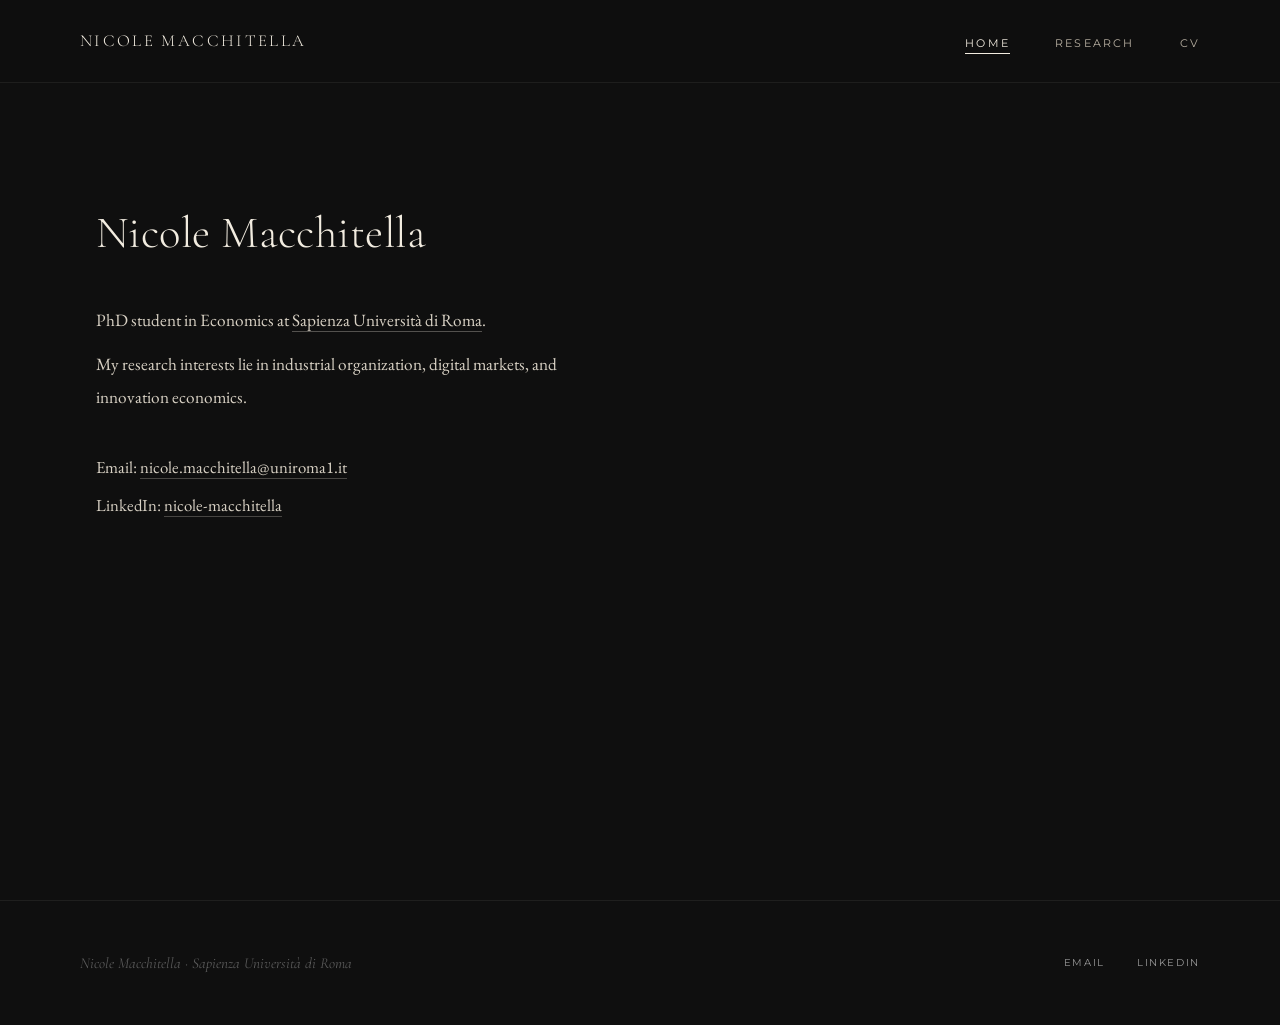
==== index.html @ 03903bad "Add files via upload" ====
<!DOCTYPE html>
<html lang="en">
<head>
  <meta charset="UTF-8"/>
  <meta name="viewport" content="width=device-width, initial-scale=1.0"/>
  <title>Nicole Macchitella</title>
  <link href="https://fonts.googleapis.com/css2?family=EB+Garamond:ital,wght@0,400;0,500;1,400&family=Cormorant+Garamond:ital,wght@0,300;0,400;1,300;1,400&family=Montserrat:wght@300;400;500&display=swap" rel="stylesheet"/>
  <link rel="stylesheet" href="style.css"/>
</head>
<body>

  <nav>
    <a class="nav-name" href="index.html">Nicole Macchitella</a>
    <ul class="nav-links">
      <li><a href="index.html" class="active">Home</a></li>
      <li><a href="research.html">Research</a></li>
      <li><a href="cv.html">CV</a></li>
    </ul>
  </nav>

  <div class="page">
    <div class="simple-hero">

      <h1 class="simple-name">Nicole Macchitella</h1>

      <p class="simple-bio">
        PhD student in Economics at <a href="https://www.uniroma1.it/" target="_blank">Sapienza Università di Roma</a>.
      </p>

      <p class="simple-bio">
        My research interests lie in industrial organization, digital markets, and innovation economics.
      </p>

      <div class="simple-contact">
        <p>Email: <a href="mailto:nicole.macchitella@uniroma1.it">nicole.macchitella@uniroma1.it</a></p>
        <p>LinkedIn: <a href="https://www.linkedin.com/in/nicole-macchitella/" target="_blank">nicole-macchitella</a></p>
      </div>

    </div>
  </div>

  <footer>
    <p class="footer-copy">Nicole Macchitella · Sapienza Università di Roma</p>
    <div class="footer-links">
      <a class="footer-link" href="mailto:nicole.macchitella@uniroma1.it">Email</a>
      <a class="footer-link" href="https://www.linkedin.com/in/nicole-macchitella/" target="_blank">LinkedIn</a>
    </div>
  </footer>

</body>
</html>
---- style.css ----
*, *::before, *::after { box-sizing: border-box; margin: 0; padding: 0; }

:root {
  --black: #0f0f0f;
  --dark: #161616;
  --mid: #2a2a2a;
  --grey: #5a5a5a;
  --light-grey: #999;
  --ivory: #f2ece0;
  --ivory-dim: #d8d1c4;
  --ivory-faint: #b8b0a2;
  --white: #faf8f4;
}

html { scroll-behavior: smooth; }

body {
  background: var(--black);
  color: var(--ivory-dim);
  font-family: 'EB Garamond', serif;
  font-size: 20px;
  line-height: 1.85;
  min-height: 100vh;
}

/* ── NAV ── */
nav {
  position: fixed;
  top: 0; left: 0; right: 0;
  z-index: 100;
  display: flex;
  justify-content: space-between;
  align-items: center;
  padding: 1.4rem 5rem;
  background: rgba(15,15,15,0.95);
  backdrop-filter: blur(14px);
  border-bottom: 1px solid rgba(242,236,224,0.07);
}

.nav-name {
  font-family: 'Cormorant Garamond', serif;
  font-weight: 300;
  font-size: 1.05rem;
  letter-spacing: 0.14em;
  text-transform: uppercase;
  color: var(--ivory);
  text-decoration: none;
}

.nav-links {
  display: flex;
  gap: 2.8rem;
  list-style: none;
}

.nav-links a {
  font-family: 'Montserrat', sans-serif;
  font-weight: 400;
  font-size: 0.7rem;
  letter-spacing: 0.2em;
  text-transform: uppercase;
  color: var(--ivory-faint);
  text-decoration: none;
  transition: color 0.25s;
  position: relative;
}

.nav-links a::after {
  content: '';
  position: absolute;
  bottom: -4px; left: 0;
  width: 0; height: 1px;
  background: var(--ivory);
  transition: width 0.3s;
}

.nav-links a:hover,
.nav-links a.active { color: var(--ivory); }
.nav-links a:hover::after,
.nav-links a.active::after { width: 100%; }

/* ── PAGE WRAPPER ── */
.page {
  padding-top: 80px;
  min-height: 100vh;
}

/* ── SIMPLE LAYOUT ── */
.simple-hero {
  max-width: 680px;
  padding: 7rem 6rem 6rem;
  animation: fadeUp 0.8s ease both;
}

.simple-name {
  font-family: 'Cormorant Garamond', serif;
  font-size: clamp(2rem, 3.5vw, 2.8rem);
  font-weight: 300;
  color: var(--ivory);
  margin-bottom: 1.8rem;
  letter-spacing: 0.01em;
}

.simple-bio {
  font-size: 1.08rem;
  color: var(--ivory-dim);
  line-height: 1.9;
  margin-bottom: 0.7rem;
}

.simple-bio a {
  color: var(--ivory-dim);
  text-decoration: none;
  border-bottom: 1px solid rgba(242,236,224,0.3);
  transition: color 0.25s, border-color 0.25s;
}
.simple-bio a:hover { color: var(--ivory); border-color: var(--ivory); }

.simple-contact {
  margin-top: 2.4rem;
  display: flex;
  flex-direction: column;
  gap: 0.45rem;
  font-size: 1.05rem;
  color: var(--ivory-dim);
}

.simple-contact a {
  color: var(--ivory-dim);
  text-decoration: none;
  border-bottom: 1px solid rgba(242,236,224,0.25);
  transition: color 0.25s, border-color 0.25s;
}
.simple-contact a:hover { color: var(--ivory); border-color: var(--ivory); }

/* ── BUTTONS ── */
.btn {
  font-family: 'Montserrat', sans-serif;
  font-size: 0.68rem;
  font-weight: 400;
  letter-spacing: 0.18em;
  text-transform: uppercase;
  text-decoration: none;
  padding: 0.85rem 2rem;
  border: 1px solid;
  transition: all 0.28s;
  display: inline-block;
  cursor: pointer;
}

.btn-primary {
  background: var(--ivory);
  color: var(--black);
  border-color: var(--ivory);
}
.btn-primary:hover { background: transparent; color: var(--ivory); }

.btn-ghost {
  background: transparent;
  color: var(--ivory-dim);
  border-color: rgba(242,236,224,0.28);
}
.btn-ghost:hover { color: var(--ivory); border-color: var(--ivory); }

/* ── RESEARCH ── */
.research-section {
  margin-top: 3rem;
  padding-top: 2.5rem;
  border-top: 1px solid rgba(242,236,224,0.08);
}

.research-section-title {
  font-family: 'Montserrat', sans-serif;
  font-size: 0.65rem;
  letter-spacing: 0.22em;
  text-transform: uppercase;
  color: var(--light-grey);
  margin-bottom: 1.8rem;
  font-weight: 400;
}

.research-entry { margin-bottom: 2rem; }

.research-entry-title {
  font-family: 'Cormorant Garamond', serif;
  font-size: 1.2rem;
  color: var(--ivory);
  font-weight: 400;
  line-height: 1.4;
  margin-bottom: 0.45rem;
}

.research-entry-meta {
  font-size: 0.95rem;
  color: var(--ivory-faint);
  margin-bottom: 0.8rem;
  line-height: 1.65;
}

.research-entry-abstract {
  font-size: 1rem;
  color: var(--ivory-dim);
  line-height: 1.85;
  margin-bottom: 0.9rem;
}

.research-entry-links a {
  font-family: 'Montserrat', sans-serif;
  font-size: 0.65rem;
  letter-spacing: 0.16em;
  text-transform: uppercase;
  color: var(--light-grey);
  text-decoration: none;
  border-bottom: 1px solid rgba(153,153,153,0.35);
  transition: color 0.25s, border-color 0.25s;
  margin-right: 1.2rem;
}
.research-entry-links a:hover { color: var(--ivory); border-color: var(--ivory); }

.research-placeholder {
  font-size: 1rem;
  color: var(--grey);
  font-style: italic;
}

/* ── CV PAGE ── */
.cv-simple {
  display: flex;
  flex-direction: column;
  gap: 3.5rem;
}

.contact-title {
  font-family: 'Montserrat', sans-serif;
  font-size: 0.62rem;
  letter-spacing: 0.22em;
  text-transform: uppercase;
  color: var(--light-grey);
  margin-bottom: 1.4rem;
  font-weight: 400;
}

.contact-list {
  display: flex;
  flex-direction: column;
  gap: 0.5rem;
  font-size: 1.05rem;
  color: var(--ivory-dim);
}

.contact-list a {
  color: var(--ivory-dim);
  text-decoration: none;
  border-bottom: 1px solid rgba(242,236,224,0.2);
  transition: color 0.25s, border-color 0.25s;
}
.contact-list a:hover { color: var(--ivory); border-color: var(--ivory); }

/* ── FOOTER ── */
footer {
  padding: 3rem 5rem;
  border-top: 1px solid rgba(242,236,224,0.07);
  display: flex;
  justify-content: space-between;
  align-items: center;
}

.footer-copy {
  font-family: 'Cormorant Garamond', serif;
  font-size: 0.95rem;
  color: var(--grey);
  font-style: italic;
}

.footer-links {
  display: flex;
  gap: 2rem;
}

.footer-link {
  font-family: 'Montserrat', sans-serif;
  font-size: 0.64rem;
  letter-spacing: 0.16em;
  text-transform: uppercase;
  color: var(--light-grey);
  text-decoration: none;
  transition: color 0.25s;
}
.footer-link:hover { color: var(--ivory); }

/* ── ANIMATION ── */
@keyframes fadeUp {
  from { opacity: 0; transform: translateY(20px); }
  to   { opacity: 1; transform: translateY(0); }
}

/* ── RESPONSIVE ── */
@media (max-width: 860px) {
  nav { padding: 1.2rem 1.8rem; }
  .nav-links { gap: 1.6rem; }
  .simple-hero { padding: 5rem 2rem 4rem; }
  footer { flex-direction: column; gap: 1.4rem; padding: 2.5rem 2rem; text-align: center; }
}
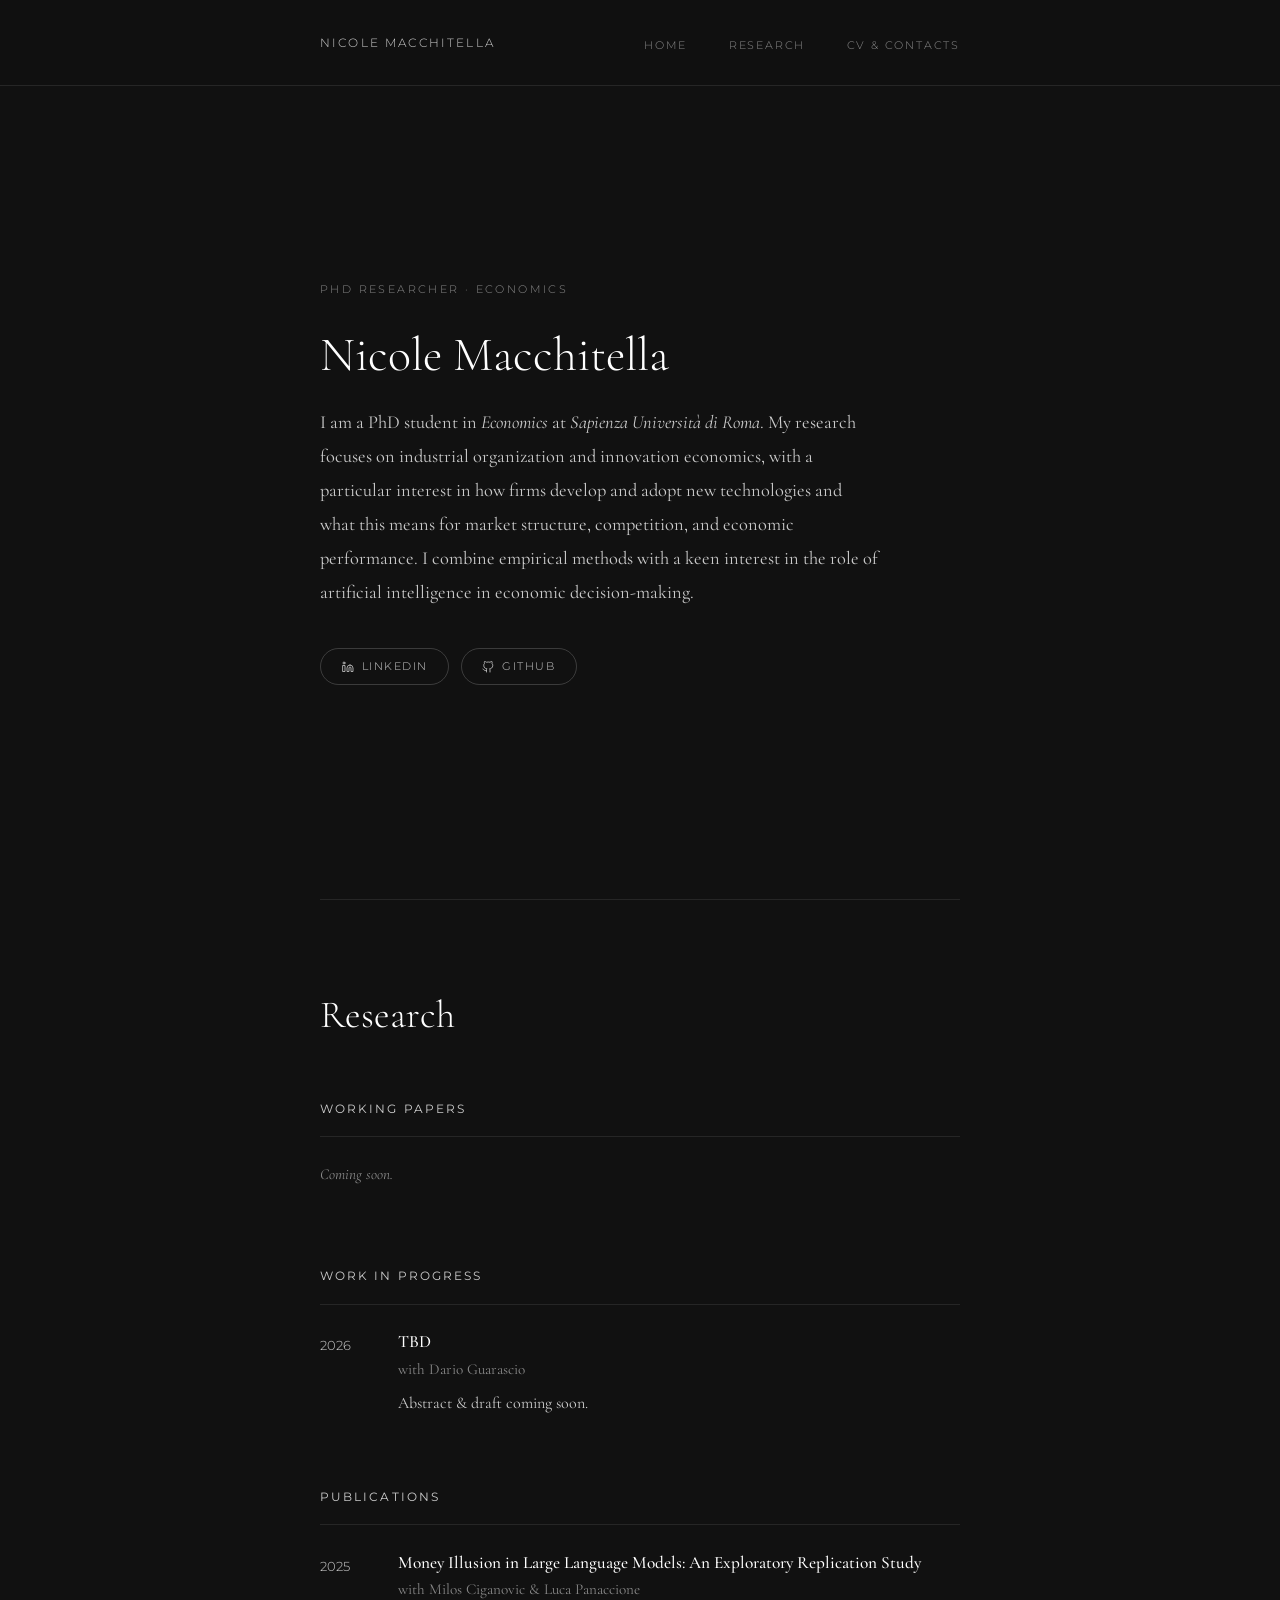
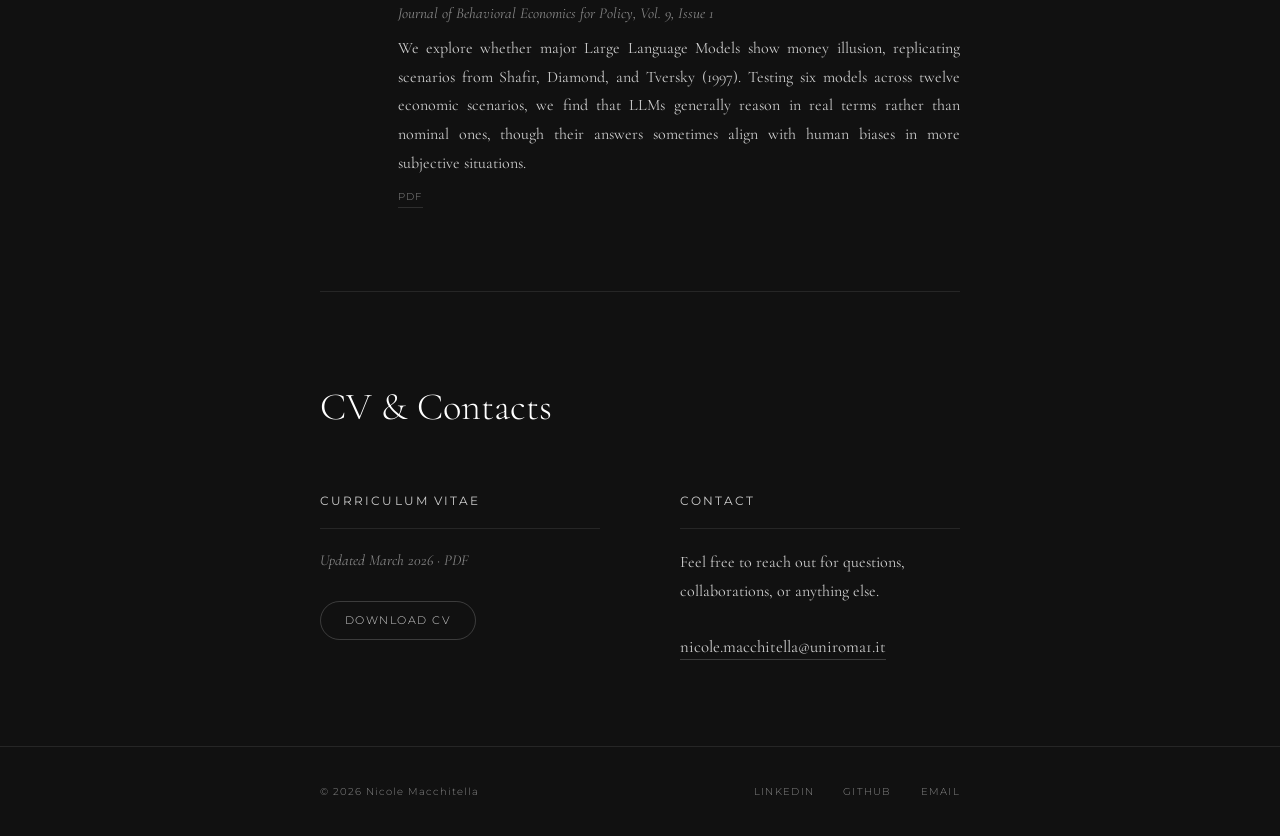
==== commit a5dae59d: "Add files via upload" ====
--- a/index.html
+++ b/index.html
@@ -4,48 +4,504 @@
   <meta charset="UTF-8"/>
   <meta name="viewport" content="width=device-width, initial-scale=1.0"/>
   <title>Nicole Macchitella</title>
-  <link href="https://fonts.googleapis.com/css2?family=EB+Garamond:ital,wght@0,400;0,500;1,400&family=Cormorant+Garamond:ital,wght@0,300;0,400;1,300;1,400&family=Montserrat:wght@300;400;500&display=swap" rel="stylesheet"/>
-  <link rel="stylesheet" href="style.css"/>
+  <link href="https://fonts.googleapis.com/css2?family=Cormorant+Garamond:ital,wght@0,300;0,400;0,500;1,300;1,400&family=Montserrat:wght@300;400;500&display=swap" rel="stylesheet"/>
+  <style>
+    *, *::before, *::after { box-sizing: border-box; margin: 0; padding: 0; }
+
+    :root {
+      --bg:      #111111;
+      --border:  rgba(255,255,255,0.09);
+      --border2: rgba(255,255,255,0.18);
+      --white:   #ffffff;
+      --dim:     #cccccc;
+      --muted:   #888888;
+    }
+
+    html { scroll-behavior: smooth; }
+
+    body {
+      background: var(--bg);
+      color: var(--white);
+      font-family: 'Cormorant Garamond', serif;
+      font-size: 22px;
+      line-height: 1.85;
+      -webkit-font-smoothing: antialiased;
+    }
+
+    /* ── NAV ── */
+    nav {
+      position: fixed;
+      top: 0; left: 0; right: 0;
+      z-index: 100;
+      background: rgba(17,17,17,0.95);
+      backdrop-filter: blur(20px);
+      border-bottom: 1px solid var(--border);
+    }
+
+    .nav-inner {
+      width: 50vw;
+      margin: 0 auto;
+      padding: 1.4rem 0;
+      display: flex;
+      justify-content: space-between;
+      align-items: center;
+    }
+
+    .nav-name {
+      font-family: 'Montserrat', sans-serif;
+      font-weight: 300;
+      font-size: 0.75rem;
+      letter-spacing: 0.18em;
+      text-transform: uppercase;
+      color: var(--dim);
+      text-decoration: none;
+      transition: color 0.2s;
+    }
+    .nav-name:hover { color: var(--white); }
+
+    .nav-links { display: flex; gap: 2.6rem; list-style: none; }
+
+    .nav-links a {
+      font-family: 'Montserrat', sans-serif;
+      font-weight: 300;
+      font-size: 0.7rem;
+      letter-spacing: 0.16em;
+      text-transform: uppercase;
+      color: var(--muted);
+      text-decoration: none;
+      transition: color 0.2s;
+      position: relative;
+    }
+    .nav-links a::after {
+      content: '';
+      position: absolute;
+      bottom: -4px; left: 0;
+      width: 0; height: 1px;
+      background: var(--dim);
+      transition: width 0.25s;
+    }
+    .nav-links a:hover { color: var(--white); }
+    .nav-links a:hover::after { width: 100%; }
+
+    /* ── MAIN COLUMN ── */
+    main {
+      width: 50vw;
+      margin: 0 auto;
+      padding: 0;
+    }
+
+    /* ── SECTIONS ── */
+    section {
+      padding: 80px 0;
+      border-bottom: 1px solid var(--border);
+      scroll-margin-top: 64px;
+    }
+    section:last-of-type { border-bottom: none; }
+    section:not(#home) {
+      padding-top: 80px;
+    }
+
+    /* ── HOME — vertically centered in the visible area below the nav ── */
+    #home {
+      height: calc(100dvh - 65px);
+      margin-top: 65px;
+      display: flex;
+      flex-direction: column;
+      justify-content: center;
+      box-sizing: border-box;
+    }
+
+    .hero-label {
+      font-family: 'Montserrat', sans-serif;
+      font-weight: 300;
+      font-size: 0.68rem;
+      letter-spacing: 0.22em;
+      text-transform: uppercase;
+      color: var(--muted);
+      margin-bottom: 1.8rem;
+      animation: up 0.8s ease both;
+    }
+
+    h1 {
+      font-family: 'Cormorant Garamond', serif;
+      font-size: clamp(2.2rem, 4vw, 3rem);
+      font-weight: 300;
+      color: var(--white);
+      line-height: 1.15;
+      margin-bottom: 1.4rem;
+      animation: up 0.8s 0.07s ease both;
+      opacity: 0;
+    }
+
+    .hero-bio {
+      font-size: 1.15rem;
+      color: var(--dim);
+      line-height: 1.85;
+      max-width: 560px;
+      margin-bottom: 2.4rem;
+      animation: up 0.8s 0.14s ease both;
+      opacity: 0;
+    }
+    .hero-bio strong { color: var(--white); font-weight: 500; }
+    .hero-bio a {
+      color: var(--dim);
+      text-decoration: underline;
+      text-underline-offset: 4px;
+      text-decoration-color: rgba(255,255,255,0.2);
+      transition: color 0.2s;
+    }
+    .hero-bio a:hover { color: var(--white); }
+
+    .hero-socials {
+      display: flex;
+      gap: 0.7rem;
+      animation: up 0.8s 0.2s ease both;
+      opacity: 0;
+    }
+
+    .social-btn {
+      font-family: 'Montserrat', sans-serif;
+      font-weight: 300;
+      font-size: 0.66rem;
+      letter-spacing: 0.14em;
+      text-transform: uppercase;
+      text-decoration: none;
+      color: var(--dim);
+      border: 1px solid var(--border2);
+      border-radius: 999px;
+      padding: 0.5rem 1.3rem;
+      display: inline-flex;
+      align-items: center;
+      gap: 0.5rem;
+      transition: color 0.2s, border-color 0.2s;
+    }
+    .social-btn:hover { color: var(--white); border-color: rgba(255,255,255,0.4); }
+
+    .social-btn svg {
+      width: 12px; height: 12px;
+      fill: none;
+      stroke: currentColor;
+      stroke-width: 1.6;
+      stroke-linecap: round;
+      stroke-linejoin: round;
+    }
+
+    /* ── SECTION HEADING ── */
+    h2 {
+      font-family: 'Cormorant Garamond', serif;
+      font-size: 2.4rem;
+      font-weight: 300;
+      color: var(--white);
+      margin-bottom: 3rem;
+    }
+
+    /* ── GROUP LABEL — shared by research subsections AND cv/contact blocks ── */
+    .group-label {
+      font-family: 'Montserrat', sans-serif;
+      font-weight: 400;
+      font-size: 0.72rem;
+      letter-spacing: 0.18em;
+      text-transform: uppercase;
+      color: var(--dim);
+      padding-bottom: 1rem;
+      border-bottom: 1px solid var(--border);
+    }
+
+    .coming-soon {
+      font-size: 0.95rem;
+      color: var(--muted);
+      font-style: italic;
+      padding: 1.4rem 0;
+    }
+
+    /* ── RESEARCH ── */
+    .group { margin-bottom: 3.5rem; }
+    .group:last-child { margin-bottom: 0; }
+
+    /* paper — only a top border on the group label, no per-paper borders */
+    .paper {
+      padding: 1.6rem 0 0.2rem;
+      display: grid;
+      grid-template-columns: 52px 1fr;
+      gap: 1.6rem;
+    }
+
+    /* subtle separator only between papers, not after the last one */
+    .paper + .paper {
+      border-top: 1px solid var(--border);
+    }
+
+    .paper-year {
+      font-family: 'Montserrat', sans-serif;
+      font-weight: 300;
+      font-size: 0.82rem;
+      color: var(--dim);
+      align-self: start;
+      padding-top: 0.2rem;
+    }
+
+    .paper-title {
+      font-size: 1.08rem;
+      font-weight: 500;
+      color: var(--white);
+      line-height: 1.4;
+      margin-bottom: 0.15rem;
+    }
+
+    .paper-journal {
+      font-size: 0.95rem;
+      color: var(--muted);
+      font-style: italic;
+      line-height: 1.6;
+    }
+
+    .paper-authors {
+      font-size: 0.95rem;
+      color: var(--muted);
+      line-height: 1.6;
+    }
+    .paper-authors a { color: var(--muted); text-decoration: underline; text-underline-offset: 3px; transition: color 0.2s; }
+    .paper-authors a:hover { color: var(--dim); }
+
+    .paper-abstract {
+      font-size: 1rem;
+      color: var(--dim);
+      line-height: 1.8;
+      margin-top: 0.5rem;
+      margin-bottom: 0.6rem;
+      text-align: justify;
+    }
+
+    .paper-links { display: flex; gap: 1.4rem; margin-top: 0.3rem; }
+
+    .paper-link {
+      font-family: 'Montserrat', sans-serif;
+      font-weight: 300;
+      font-size: 0.62rem;
+      letter-spacing: 0.14em;
+      text-transform: uppercase;
+      color: var(--muted);
+      text-decoration: none;
+      border-bottom: 1px solid rgba(255,255,255,0.12);
+      padding-bottom: 1px;
+      transition: color 0.2s, border-color 0.2s;
+    }
+    .paper-link:hover { color: var(--white); border-color: rgba(255,255,255,0.4); }
+
+    /* ── CV & CONTACTS ── */
+    .cv-contact {
+      display: grid;
+      grid-template-columns: 1fr 1fr;
+      gap: 5rem;
+      align-items: start;
+    }
+
+    /* reuses .group-label — same size as Publications etc. */
+    .cv-meta {
+      font-size: 0.95rem;
+      color: var(--muted);
+      font-style: italic;
+      margin-top: 1.2rem;
+      margin-bottom: 1.4rem;
+      line-height: 1.7;
+    }
+
+    .pill-btn {
+      font-family: 'Montserrat', sans-serif;
+      font-weight: 300;
+      font-size: 0.66rem;
+      letter-spacing: 0.14em;
+      text-transform: uppercase;
+      text-decoration: none;
+      color: var(--dim);
+      border: 1px solid var(--border2);
+      border-radius: 999px;
+      padding: 0.55rem 1.5rem;
+      display: inline-block;
+      transition: color 0.2s, border-color 0.2s;
+    }
+    .pill-btn:hover { color: var(--white); border-color: rgba(255,255,255,0.4); }
+
+    .contact-note {
+      font-size: 1rem;
+      color: var(--dim);
+      line-height: 1.8;
+      margin-top: 1.2rem;
+      margin-bottom: 1.2rem;
+    }
+
+    .contact-email {
+      font-family: 'Cormorant Garamond', serif;
+      font-size: 1.05rem;
+      color: var(--dim);
+      text-decoration: none;
+      border-bottom: 1px solid var(--border2);
+      padding-bottom: 2px;
+      transition: color 0.2s, border-color 0.2s;
+    }
+    .contact-email:hover { color: var(--white); border-color: rgba(255,255,255,0.4); }
+
+    /* ── FOOTER ── */
+    footer {
+      border-top: 1px solid var(--border);
+      padding: 0;
+    }
+
+    .footer-inner {
+      width: 50vw;
+      margin: 0 auto;
+      padding: 2.2rem 0;
+      display: flex;
+      justify-content: space-between;
+      align-items: center;
+      flex-wrap: wrap;
+      gap: 1rem;
+    }
+
+    .footer-copy {
+      font-family: 'Montserrat', sans-serif;
+      font-weight: 300;
+      font-size: 0.62rem;
+      letter-spacing: 0.1em;
+      color: var(--muted);
+    }
+
+    .footer-links { display: flex; gap: 1.8rem; align-items: center; }
+
+    .footer-link {
+      font-family: 'Montserrat', sans-serif;
+      font-weight: 300;
+      font-size: 0.62rem;
+      letter-spacing: 0.13em;
+      text-transform: uppercase;
+      color: var(--muted);
+      text-decoration: none;
+      transition: color 0.2s;
+    }
+    .footer-link:hover { color: var(--white); }
+
+    /* ── ANIMATION ── */
+    @keyframes up {
+      from { opacity: 0; transform: translateY(16px); }
+      to   { opacity: 1; transform: translateY(0); }
+    }
+
+    /* ── RESPONSIVE ── */
+    @media (max-width: 900px) {
+      main { width: 90vw; }
+      .nav-inner { width: 90vw; padding: 1.1rem 0; }
+      .footer-inner { width: 90vw; padding: 2rem 0; flex-direction: column; align-items: flex-start; }
+      .nav-links { gap: 1.4rem; }
+      #home { min-height: auto; padding-top: 120px; padding-bottom: 60px; height: auto; }
+      .cv-contact { grid-template-columns: 1fr; gap: 3rem; }
+    }
+  </style>
 </head>
 <body>
 
   <nav>
-    <a class="nav-name" href="index.html">Nicole Macchitella</a>
-    <ul class="nav-links">
-      <li><a href="index.html" class="active">Home</a></li>
-      <li><a href="research.html">Research</a></li>
-      <li><a href="cv.html">CV</a></li>
-    </ul>
+    <div class="nav-inner">
+      <a class="nav-name" href="#home">Nicole Macchitella</a>
+      <ul class="nav-links">
+        <li><a href="#home">Home</a></li>
+        <li><a href="#research">Research</a></li>
+        <li><a href="#cv">CV &amp; Contacts</a></li>
+      </ul>
+    </div>
   </nav>
 
-  <div class="page">
-    <div class="simple-hero">
-
-      <h1 class="simple-name">Nicole Macchitella</h1>
-
-      <p class="simple-bio">
-        PhD student in Economics at <a href="https://www.uniroma1.it/" target="_blank">Sapienza Università di Roma</a>.
+  <main>
+
+    <!-- HOME -->
+    <section id="home">
+      <p class="hero-label">PhD Researcher · Economics</p>
+      <h1>Nicole Macchitella</h1>
+      <p class="hero-bio">
+        I am a PhD student in <em>Economics</em> at <em>Sapienza Università di Roma</em>. My research focuses on industrial organization and innovation economics, with a particular interest in how firms develop and adopt new technologies and what this means for market structure, competition, and economic performance. I combine empirical methods with a keen interest in the role of artificial intelligence in economic decision-making.
       </p>
-
-      <p class="simple-bio">
-        My research interests lie in industrial organization, digital markets, and innovation economics.
-      </p>
-
-      <div class="simple-contact">
-        <p>Email: <a href="mailto:nicole.macchitella@uniroma1.it">nicole.macchitella@uniroma1.it</a></p>
-        <p>LinkedIn: <a href="https://www.linkedin.com/in/nicole-macchitella/" target="_blank">nicole-macchitella</a></p>
+      <div class="hero-socials">
+        <a class="social-btn" href="#" target="_blank">
+          <svg viewBox="0 0 24 24"><path d="M16 8a6 6 0 0 1 6 6v7h-4v-7a2 2 0 0 0-4 0v7h-4v-7a6 6 0 0 1 6-6z"/><rect x="2" y="9" width="4" height="12"/><circle cx="4" cy="4" r="2"/></svg>
+          LinkedIn
+        </a>
+        <a class="social-btn" href="#" target="_blank">
+          <svg viewBox="0 0 24 24"><path d="M9 19c-5 1.5-5-2.5-7-3m14 6v-3.87a3.37 3.37 0 0 0-.94-2.61c3.14-.35 6.44-1.54 6.44-7A5.44 5.44 0 0 0 20 4.77 5.07 5.07 0 0 0 19.91 1S18.73.65 16 2.48a13.38 13.38 0 0 0-7 0C6.27.65 5.09 1 5.09 1A5.07 5.07 0 0 0 5 4.77a5.44 5.44 0 0 0-1.5 3.78c0 5.42 3.3 6.61 6.44 7A3.37 3.37 0 0 0 9 18.13V22"/></svg>
+          GitHub
+        </a>
       </div>
-
-    </div>
-  </div>
+    </section>
+
+    <!-- RESEARCH -->
+    <section id="research">
+      <h2>Research</h2>
+
+      <div class="group">
+        <p class="group-label">Working Papers</p>
+        <p class="coming-soon">Coming soon.</p>
+      </div>
+
+      <div class="group">
+        <p class="group-label">Work in Progress</p>
+        <div class="paper">
+          <span class="paper-year">2026</span>
+          <div>
+            <p class="paper-title">TBD</p>
+            <p class="paper-authors">with Dario Guarascio</a></p>
+            <p class="paper-abstract">Abstract &amp; draft coming soon.</p>
+          </div>
+        </div>
+      </div>
+
+      <div class="group">
+        <p class="group-label">Publications</p>
+        <div class="paper">
+          <span class="paper-year">2025</span>
+          <div>
+            <p class="paper-title">Money Illusion in Large Language Models: An Exploratory Replication Study</p>
+            <p class="paper-authors">with Milos Ciganovic &amp; Luca Panaccione</a></p>
+            <p class="paper-journal">Journal of Behavioral Economics for Policy, Vol. 9, Issue 1</p>
+            <p class="paper-abstract">We explore whether major Large Language Models show money illusion, replicating scenarios from Shafir, Diamond, and Tversky (1997). Testing six models across twelve economic scenarios, we find that LLMs generally reason in real terms rather than nominal ones, though their answers sometimes align with human biases in more subjective situations.</p>
+            <div class="paper-links">
+              <a class="paper-link" href="https://sabeconomics.org/journal/RePEc/beh/JBEPv1/articles/JBEP-9-1-6.pdf">PDF</a>
+            </div>
+          </div>
+        </div>
+      </div>
+
+    </section>
+
+    <!-- CV & CONTACTS -->
+    <section id="cv">
+      <h2>CV &amp; Contacts</h2>
+      <div class="cv-contact">
+
+        <div>
+          <p class="group-label">Curriculum Vitae</p>
+          <p class="cv-meta">Updated March 2026 · PDF</p>
+          <a class="pill-btn" href="nmacchitella_cv.pdf">Download CV</a>
+        </div>
+
+        <div>
+          <p class="group-label">Contact</p>
+          <p class="contact-note">Feel free to reach out for questions, collaborations, or anything else.</p>
+          <a class="contact-email" href="mailto:nicole.macchitella@uniroma1.it">nicole.macchitella@uniroma1.it</a>
+        </div>
+
+      </div>
+    </section>
+
+  </main>
 
   <footer>
-    <p class="footer-copy">Nicole Macchitella · Sapienza Università di Roma</p>
-    <div class="footer-links">
-      <a class="footer-link" href="mailto:nicole.macchitella@uniroma1.it">Email</a>
-      <a class="footer-link" href="https://www.linkedin.com/in/nicole-macchitella/" target="_blank">LinkedIn</a>
+    <div class="footer-inner">
+      <p class="footer-copy">© 2026 Nicole Macchitella</p>
+      <div class="footer-links">
+        <a class="footer-link" href="#" target="_blank">LinkedIn</a>
+        <a class="footer-link" href="#" target="_blank">GitHub</a>
+        <a class="footer-link" href="mailto:nicole.macchitella@uniroma1.it">Email</a>
+      </div>
     </div>
   </footer>
 
 </body>
-</html>
+</html>
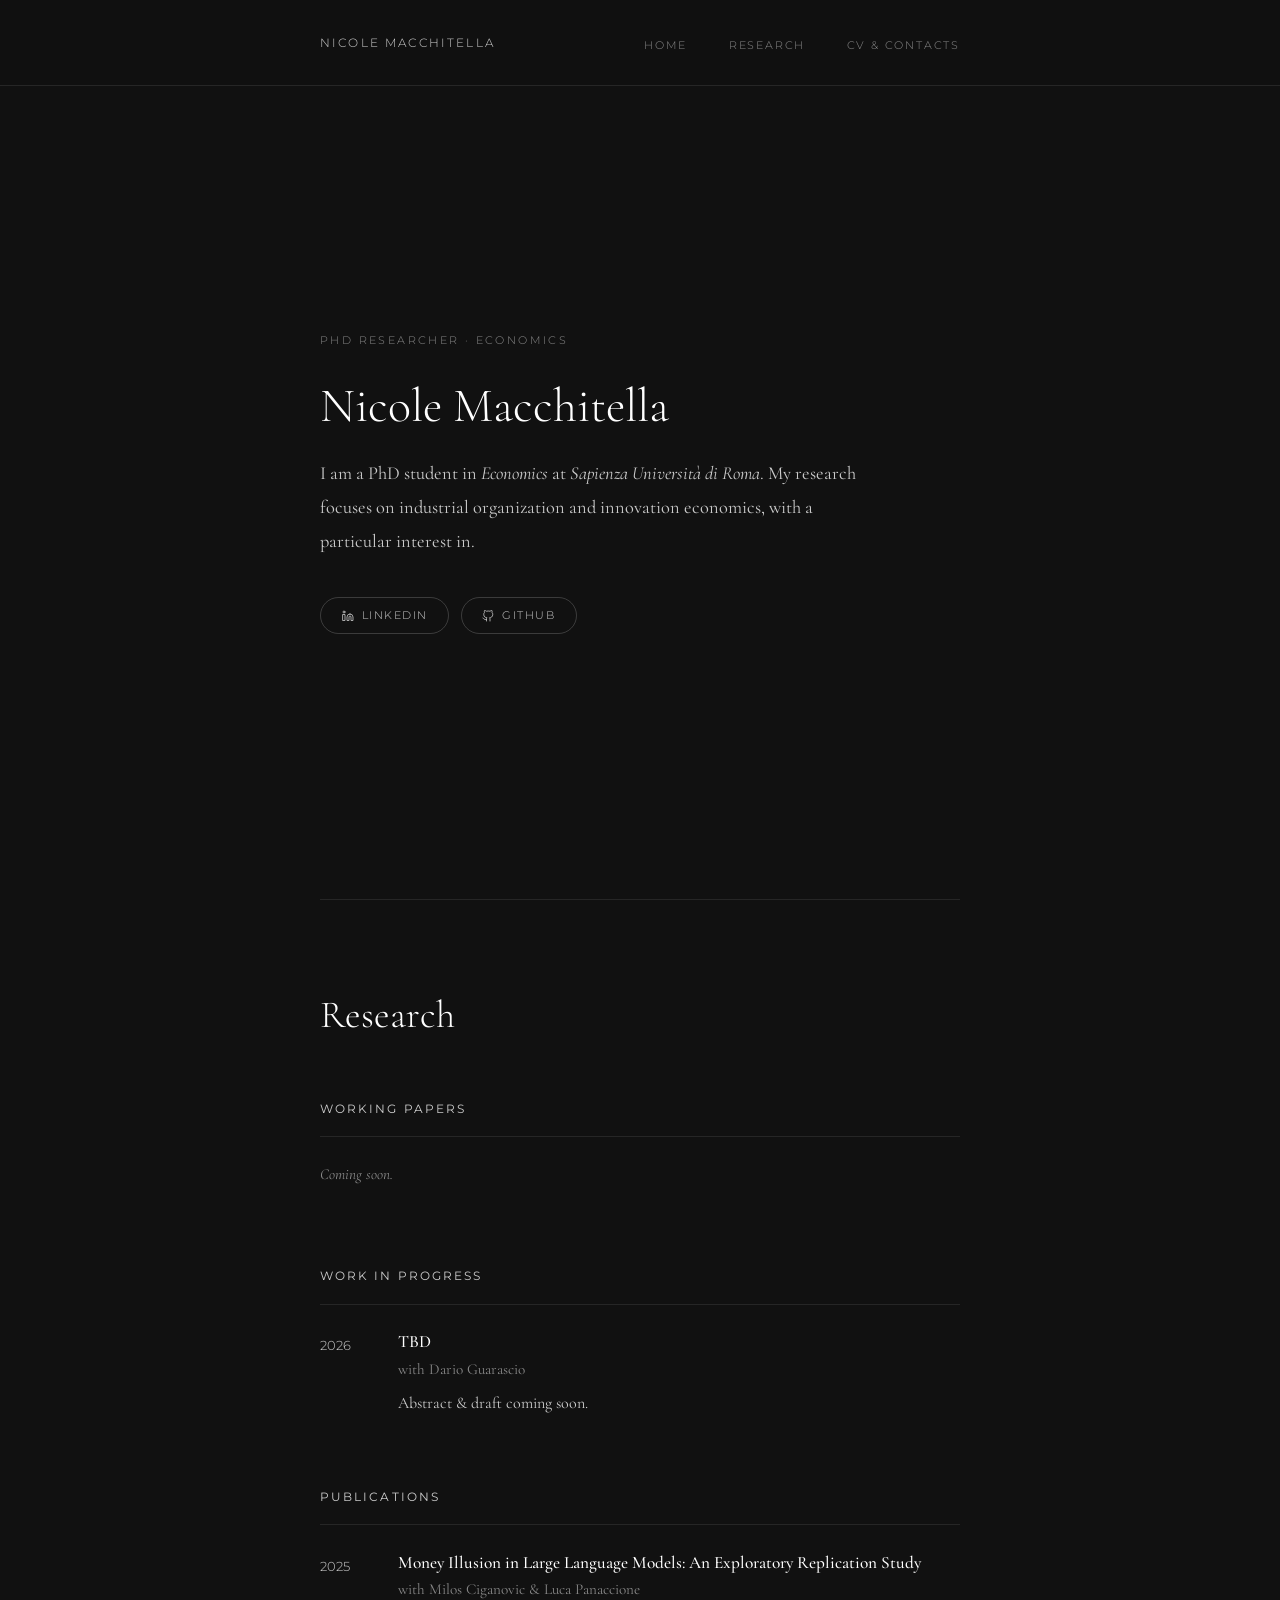
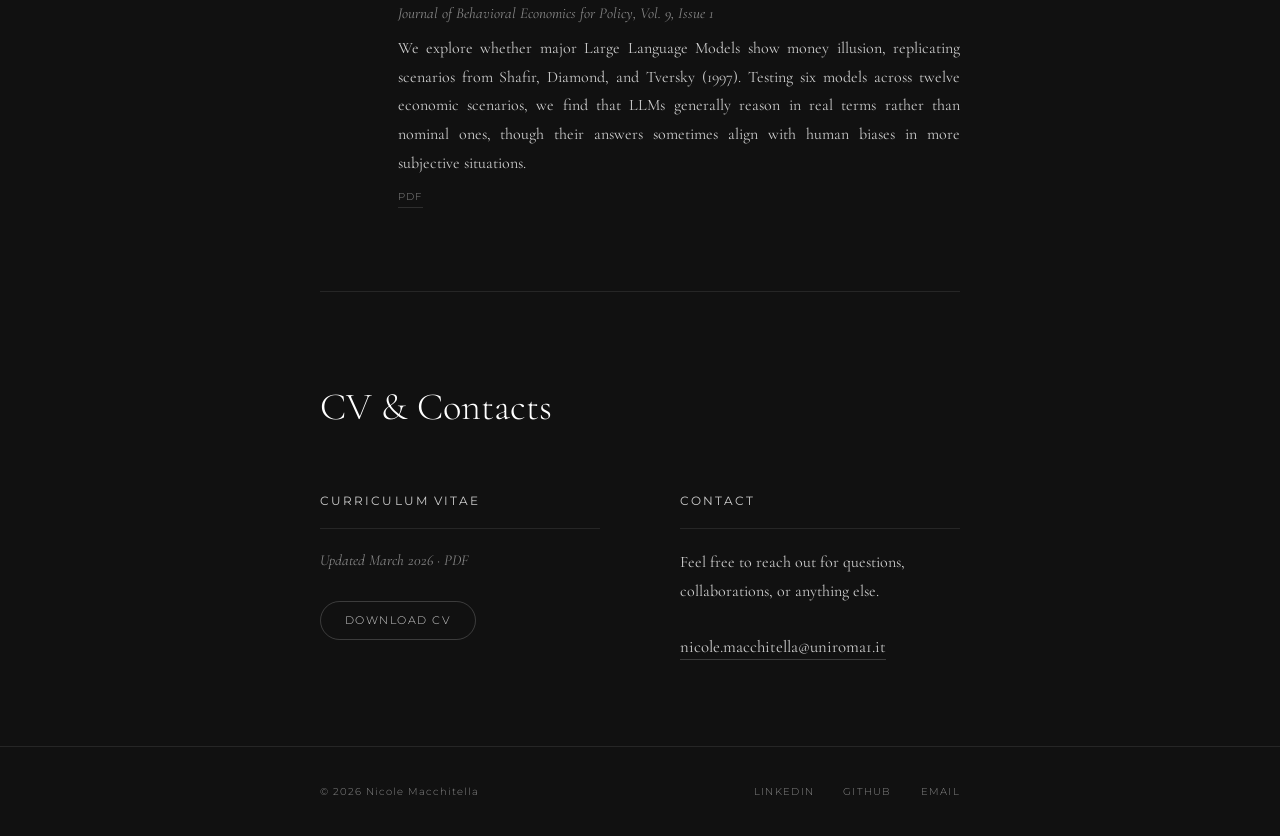
==== commit 802f4faf: "Update index.html" ====
--- a/index.html
+++ b/index.html
@@ -417,14 +417,14 @@
       <p class="hero-label">PhD Researcher · Economics</p>
       <h1>Nicole Macchitella</h1>
       <p class="hero-bio">
-        I am a PhD student in <em>Economics</em> at <em>Sapienza Università di Roma</em>. My research focuses on industrial organization and innovation economics, with a particular interest in how firms develop and adopt new technologies and what this means for market structure, competition, and economic performance. I combine empirical methods with a keen interest in the role of artificial intelligence in economic decision-making.
+        I am a PhD student in <em>Economics</em> at <em>Sapienza Università di Roma</em>. My research focuses on industrial organization and innovation economics, with a particular interest in.
       </p>
       <div class="hero-socials">
-        <a class="social-btn" href="#" target="_blank">
+        <a class="social-btn" href="https://www.linkedin.com/in/nicolemacchitella/" target="_blank">
           <svg viewBox="0 0 24 24"><path d="M16 8a6 6 0 0 1 6 6v7h-4v-7a2 2 0 0 0-4 0v7h-4v-7a6 6 0 0 1 6-6z"/><rect x="2" y="9" width="4" height="12"/><circle cx="4" cy="4" r="2"/></svg>
           LinkedIn
         </a>
-        <a class="social-btn" href="#" target="_blank">
+        <a class="social-btn" href="https://github.com/nicolemacchitella" target="_blank">
           <svg viewBox="0 0 24 24"><path d="M9 19c-5 1.5-5-2.5-7-3m14 6v-3.87a3.37 3.37 0 0 0-.94-2.61c3.14-.35 6.44-1.54 6.44-7A5.44 5.44 0 0 0 20 4.77 5.07 5.07 0 0 0 19.91 1S18.73.65 16 2.48a13.38 13.38 0 0 0-7 0C6.27.65 5.09 1 5.09 1A5.07 5.07 0 0 0 5 4.77a5.44 5.44 0 0 0-1.5 3.78c0 5.42 3.3 6.61 6.44 7A3.37 3.37 0 0 0 9 18.13V22"/></svg>
           GitHub
         </a>
@@ -496,12 +496,12 @@
     <div class="footer-inner">
       <p class="footer-copy">© 2026 Nicole Macchitella</p>
       <div class="footer-links">
-        <a class="footer-link" href="#" target="_blank">LinkedIn</a>
-        <a class="footer-link" href="#" target="_blank">GitHub</a>
+        <a class="footer-link" href="https://www.linkedin.com/in/nicolemacchitella/" target="_blank">LinkedIn</a>
+        <a class="footer-link" href="https://github.com/nicolemacchitella" target="_blank">GitHub</a>
         <a class="footer-link" href="mailto:nicole.macchitella@uniroma1.it">Email</a>
       </div>
     </div>
   </footer>
 
 </body>
-</html>+</html>
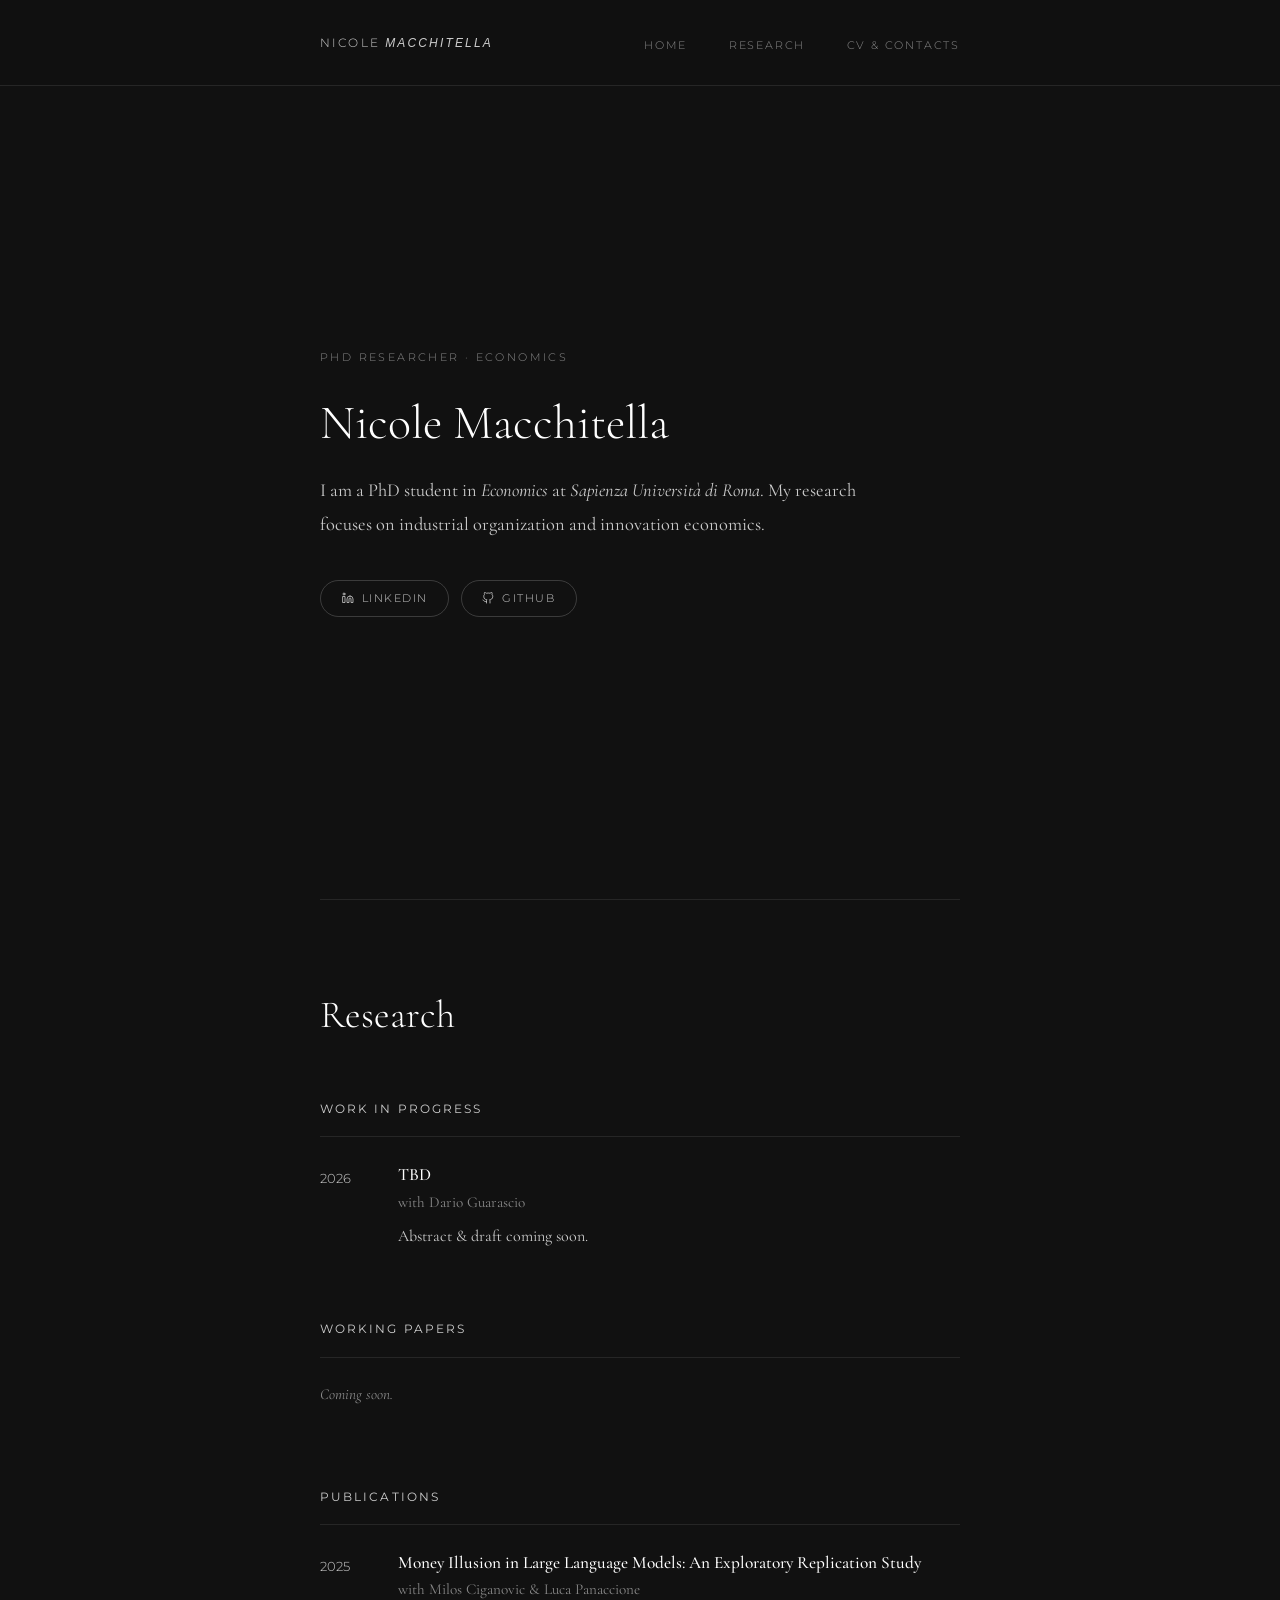
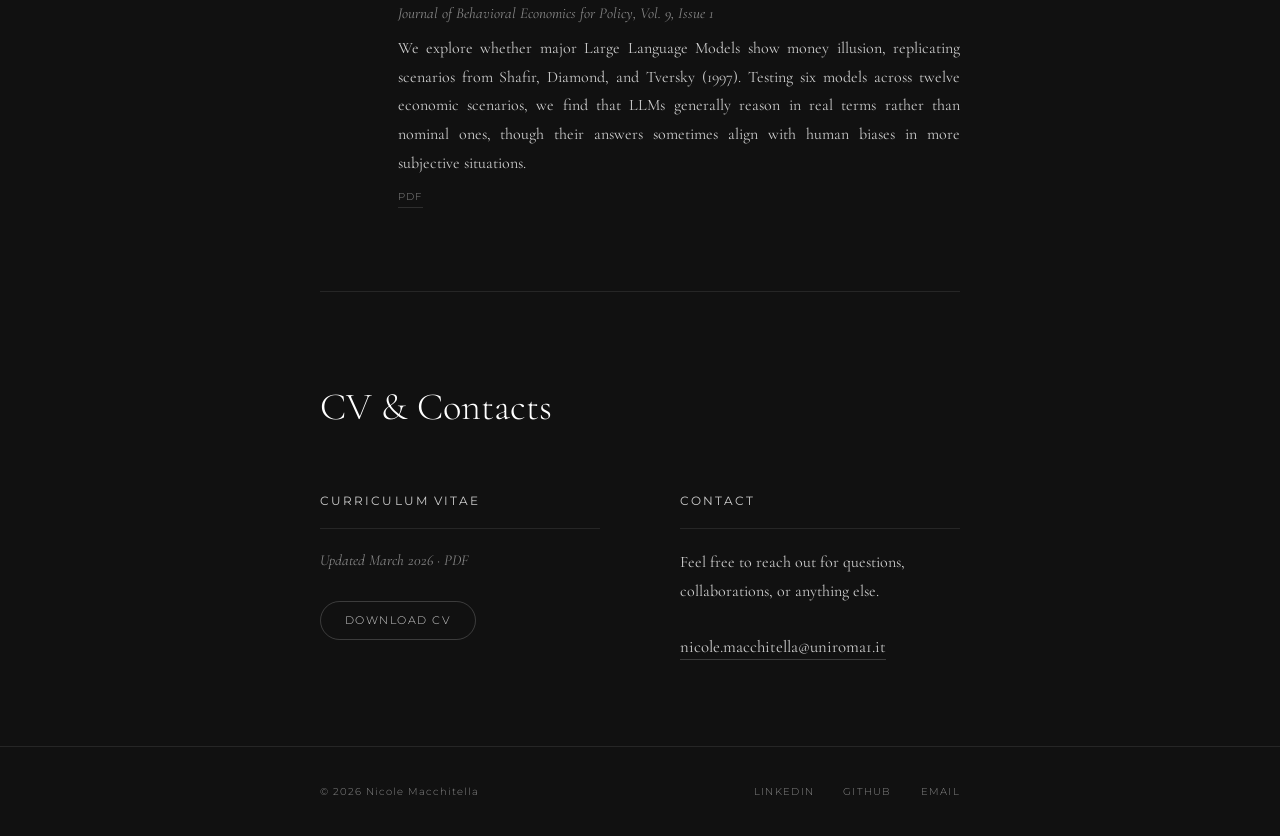
==== commit 4532a651: "Update index.html" ====
--- a/index.html
+++ b/index.html
@@ -401,7 +401,7 @@
 
   <nav>
     <div class="nav-inner">
-      <a class="nav-name" href="#home">Nicole Macchitella</a>
+      <a class="nav-name" href="#home">Nicole <em>Macchitella</em></a>
       <ul class="nav-links">
         <li><a href="#home">Home</a></li>
         <li><a href="#research">Research</a></li>
@@ -417,7 +417,7 @@
       <p class="hero-label">PhD Researcher · Economics</p>
       <h1>Nicole Macchitella</h1>
       <p class="hero-bio">
-        I am a PhD student in <em>Economics</em> at <em>Sapienza Università di Roma</em>. My research focuses on industrial organization and innovation economics, with a particular interest in.
+        I am a PhD student in <em>Economics</em> at <em>Sapienza Università di Roma</em>. My research focuses on industrial organization and innovation economics.
       </p>
       <div class="hero-socials">
         <a class="social-btn" href="https://www.linkedin.com/in/nicolemacchitella/" target="_blank">
@@ -436,11 +436,6 @@
       <h2>Research</h2>
 
       <div class="group">
-        <p class="group-label">Working Papers</p>
-        <p class="coming-soon">Coming soon.</p>
-      </div>
-
-      <div class="group">
         <p class="group-label">Work in Progress</p>
         <div class="paper">
           <span class="paper-year">2026</span>
@@ -451,6 +446,11 @@
           </div>
         </div>
       </div>
+
+      <div class="group">
+        <p class="group-label">Working Papers</p>
+        <p class="coming-soon">Coming soon.</p>
+      </div>      
 
       <div class="group">
         <p class="group-label">Publications</p>
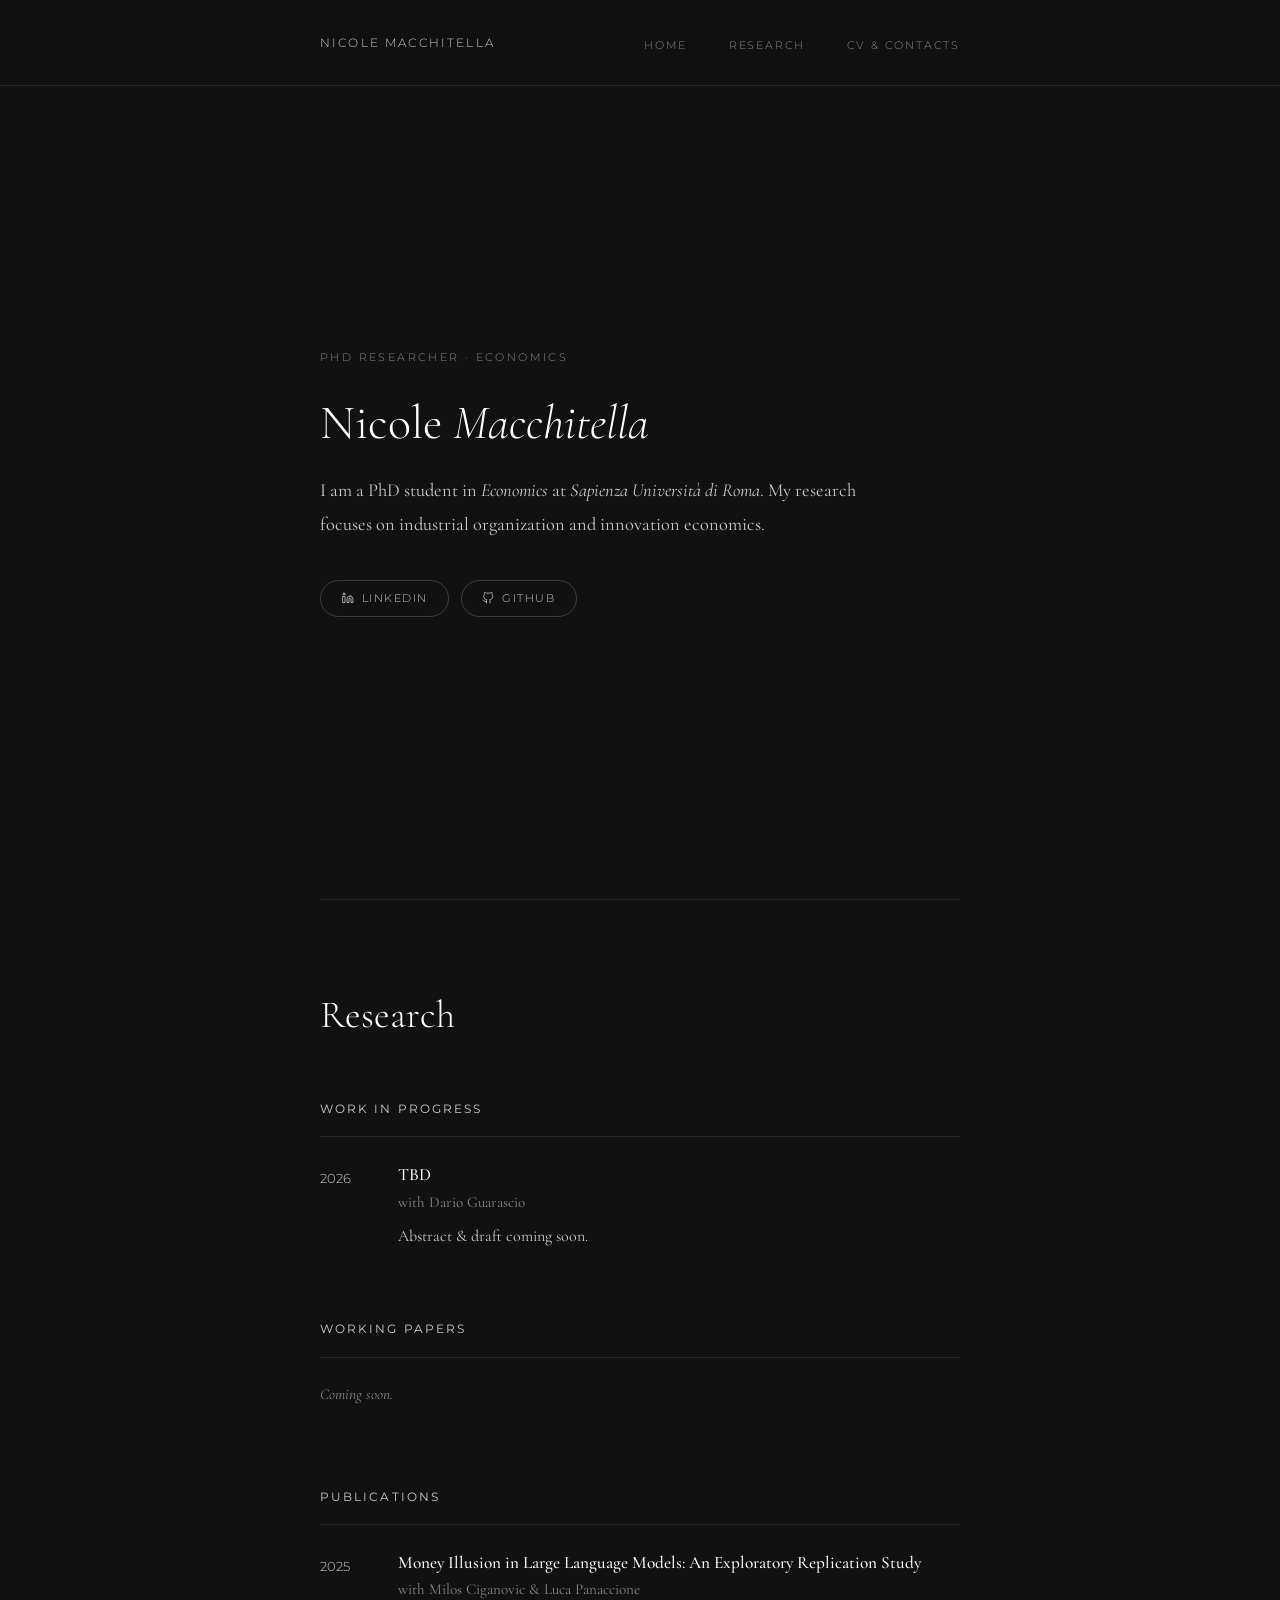
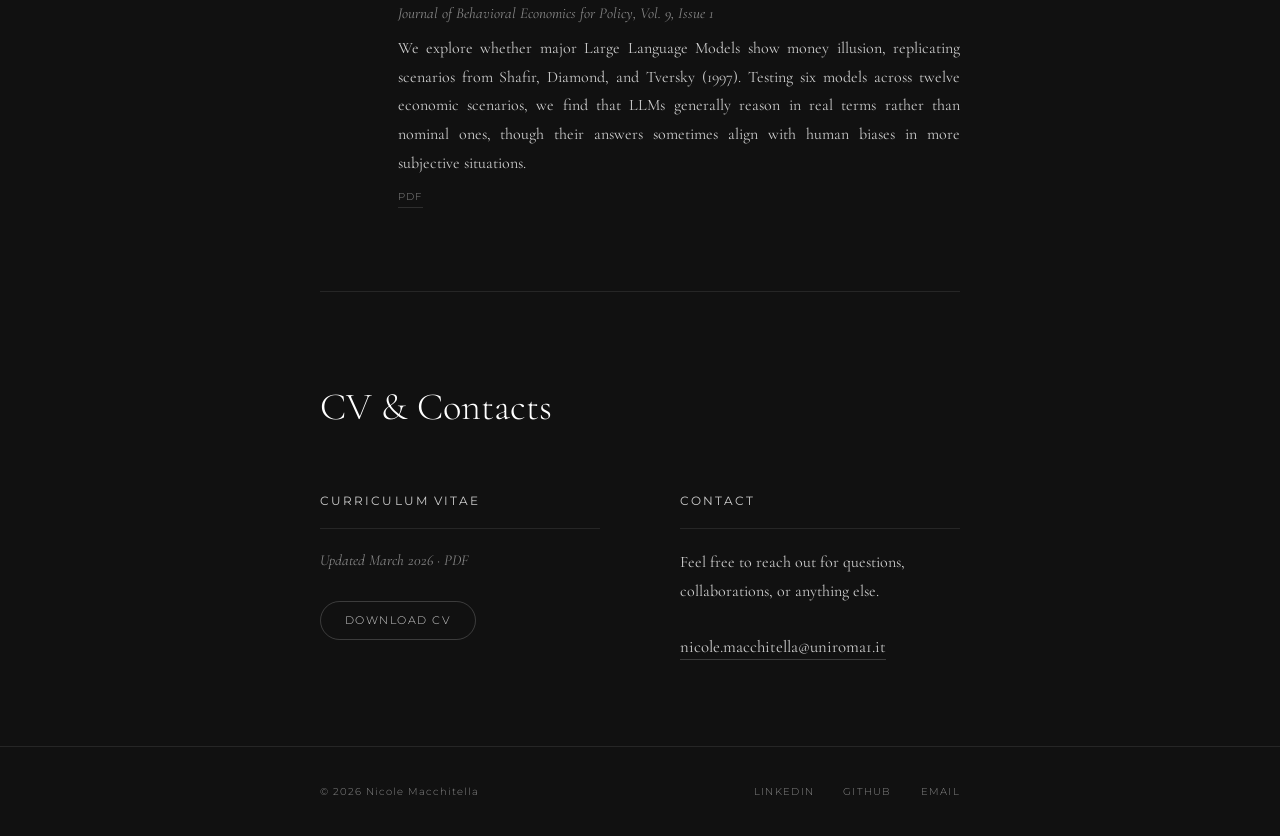
==== commit e2f9b8c8: "Update index.html" ====
--- a/index.html
+++ b/index.html
@@ -401,7 +401,7 @@
 
   <nav>
     <div class="nav-inner">
-      <a class="nav-name" href="#home">Nicole <em>Macchitella</em></a>
+      <a class="nav-name" href="#home">Nicole Macchitella</a>
       <ul class="nav-links">
         <li><a href="#home">Home</a></li>
         <li><a href="#research">Research</a></li>
@@ -415,7 +415,7 @@
     <!-- HOME -->
     <section id="home">
       <p class="hero-label">PhD Researcher · Economics</p>
-      <h1>Nicole Macchitella</h1>
+      <h1>Nicole <em>Macchitella</em></h1>
       <p class="hero-bio">
         I am a PhD student in <em>Economics</em> at <em>Sapienza Università di Roma</em>. My research focuses on industrial organization and innovation economics.
       </p>
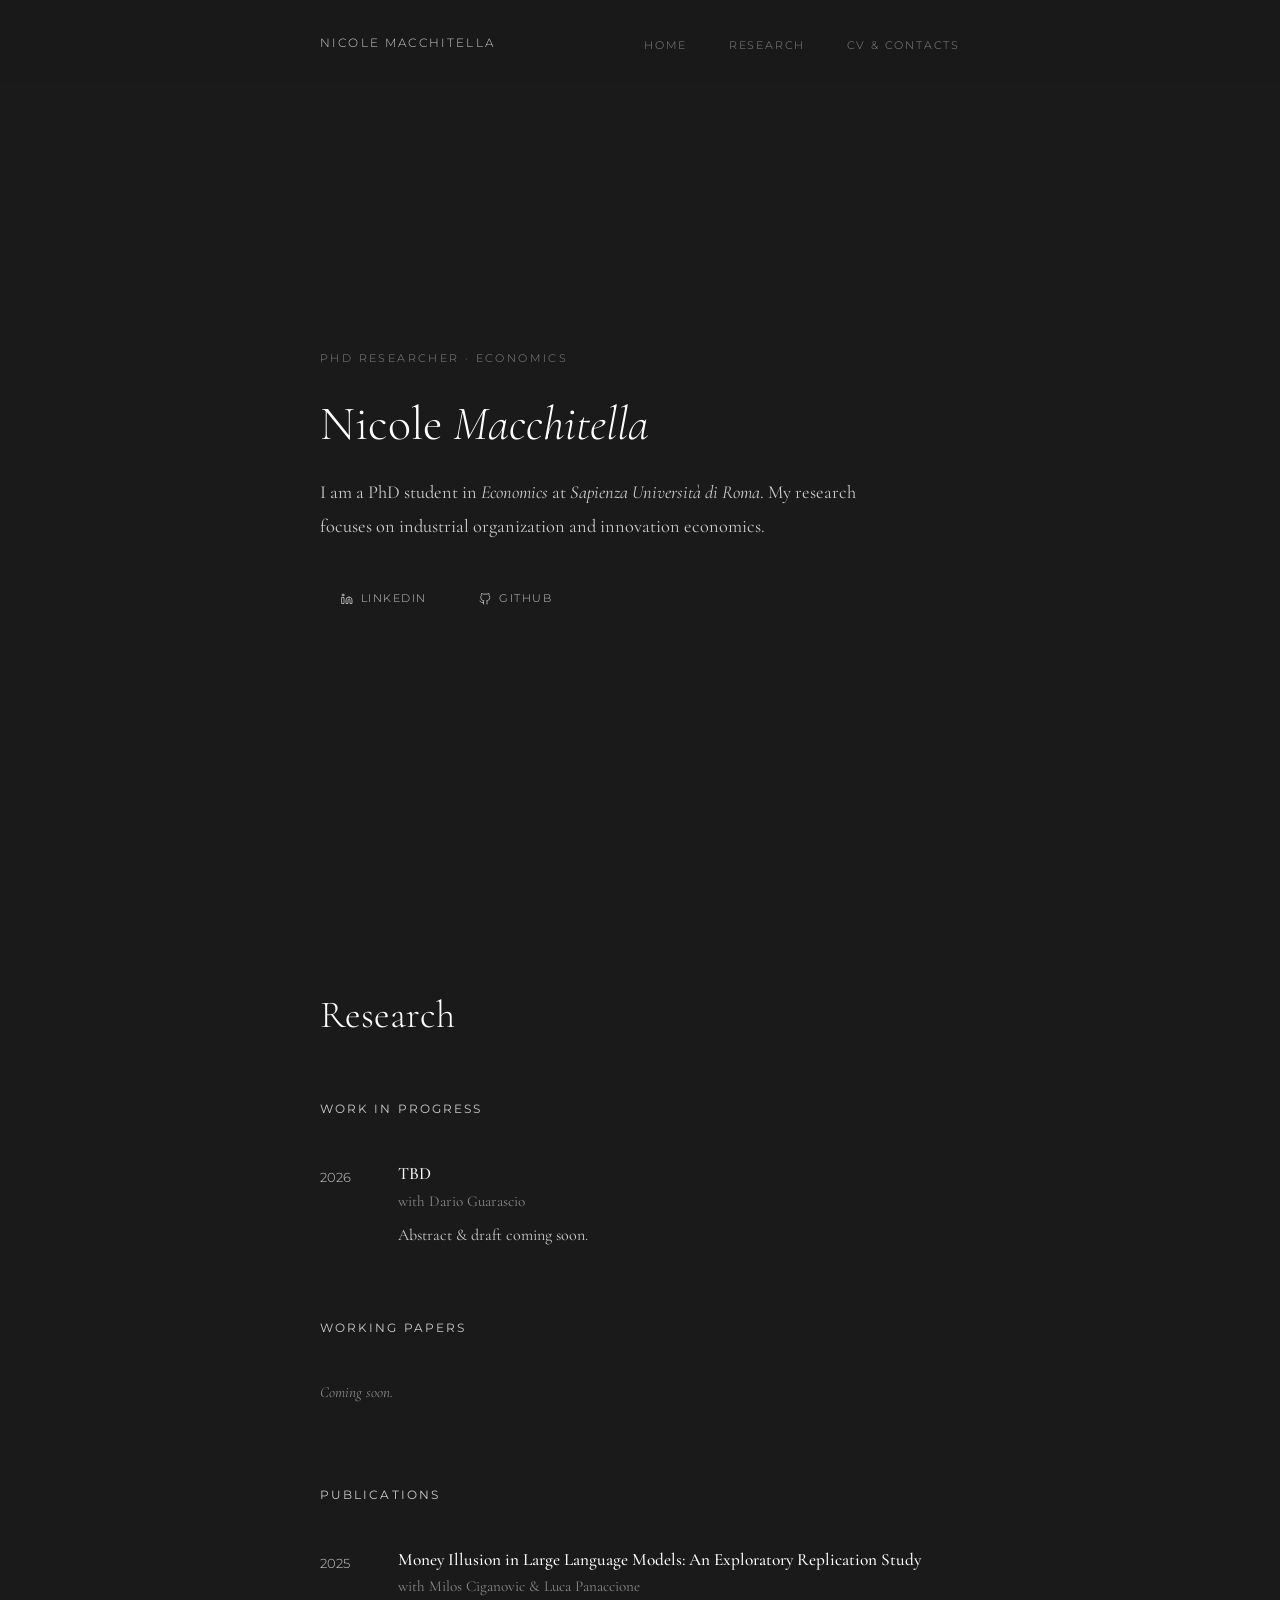
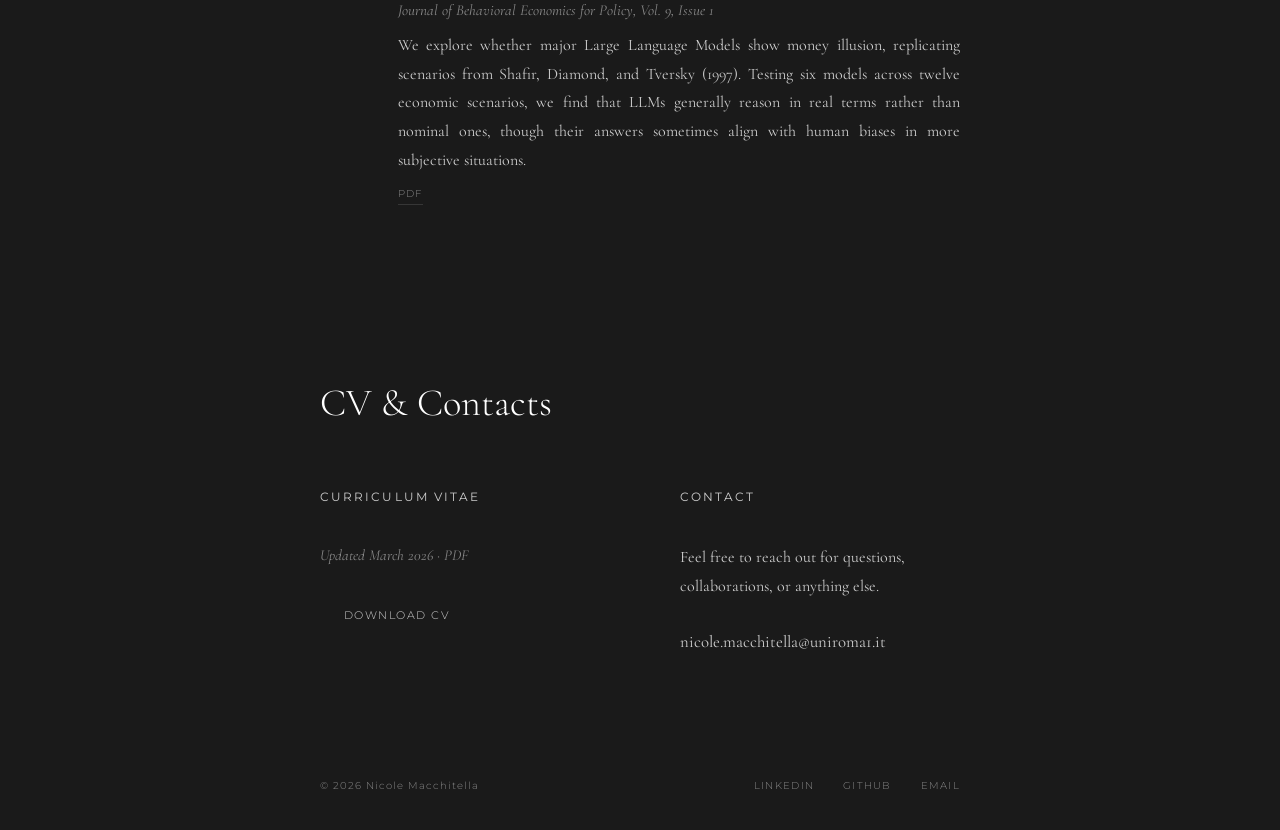
==== commit 77377786: "Update index.html" ====
--- a/index.html
+++ b/index.html
@@ -9,9 +9,9 @@
     *, *::before, *::after { box-sizing: border-box; margin: 0; padding: 0; }
 
     :root {
-      --bg:      #111111;
-      --border:  rgba(255,255,255,0.09);
-      --border2: rgba(255,255,255,0.18);
+      --bg:      #1a1a1a;
+      --dim:     #efefef;
+      --muted:   #bbbbbb;
       --white:   #ffffff;
       --dim:     #cccccc;
       --muted:   #888888;
@@ -33,7 +33,7 @@
       position: fixed;
       top: 0; left: 0; right: 0;
       z-index: 100;
-      background: rgba(17,17,17,0.95);
+      background: rgba(26,26,26,0.95);
       backdrop-filter: blur(20px);
       border-bottom: 1px solid var(--border);
     }
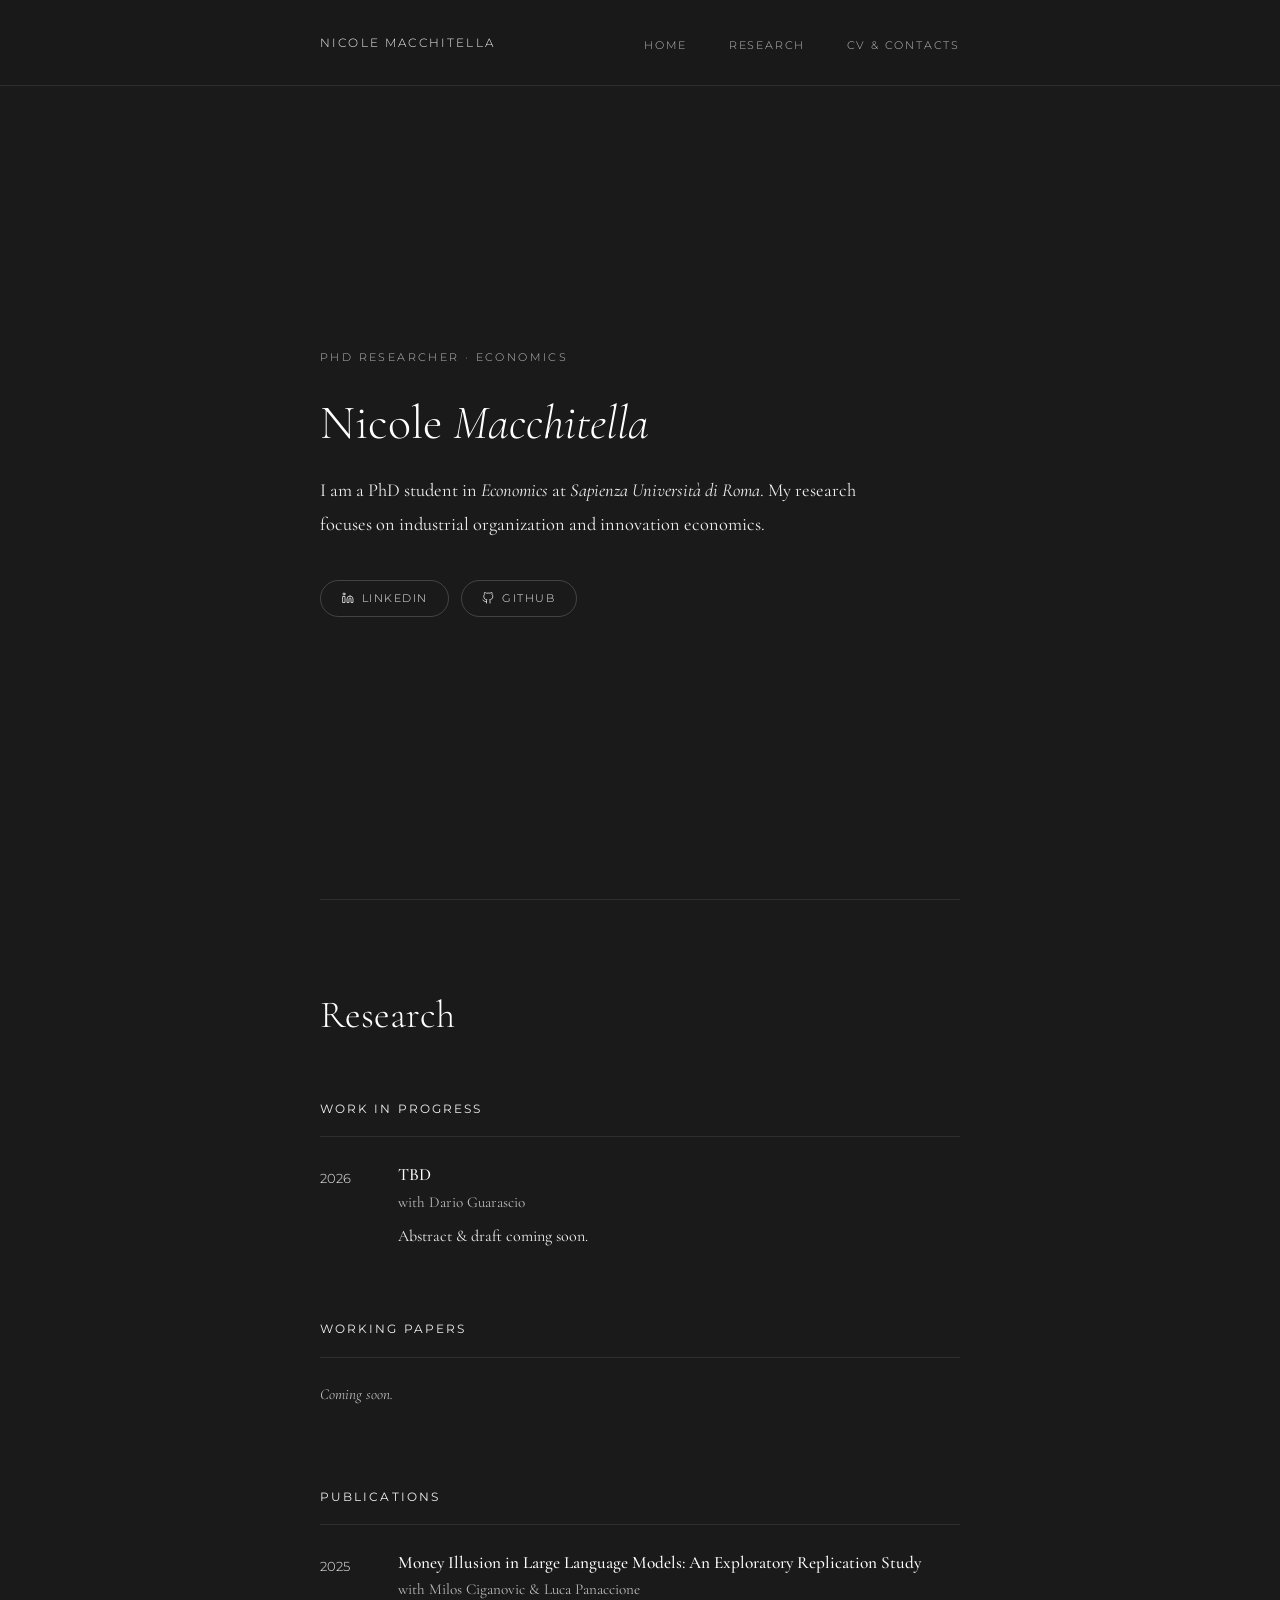
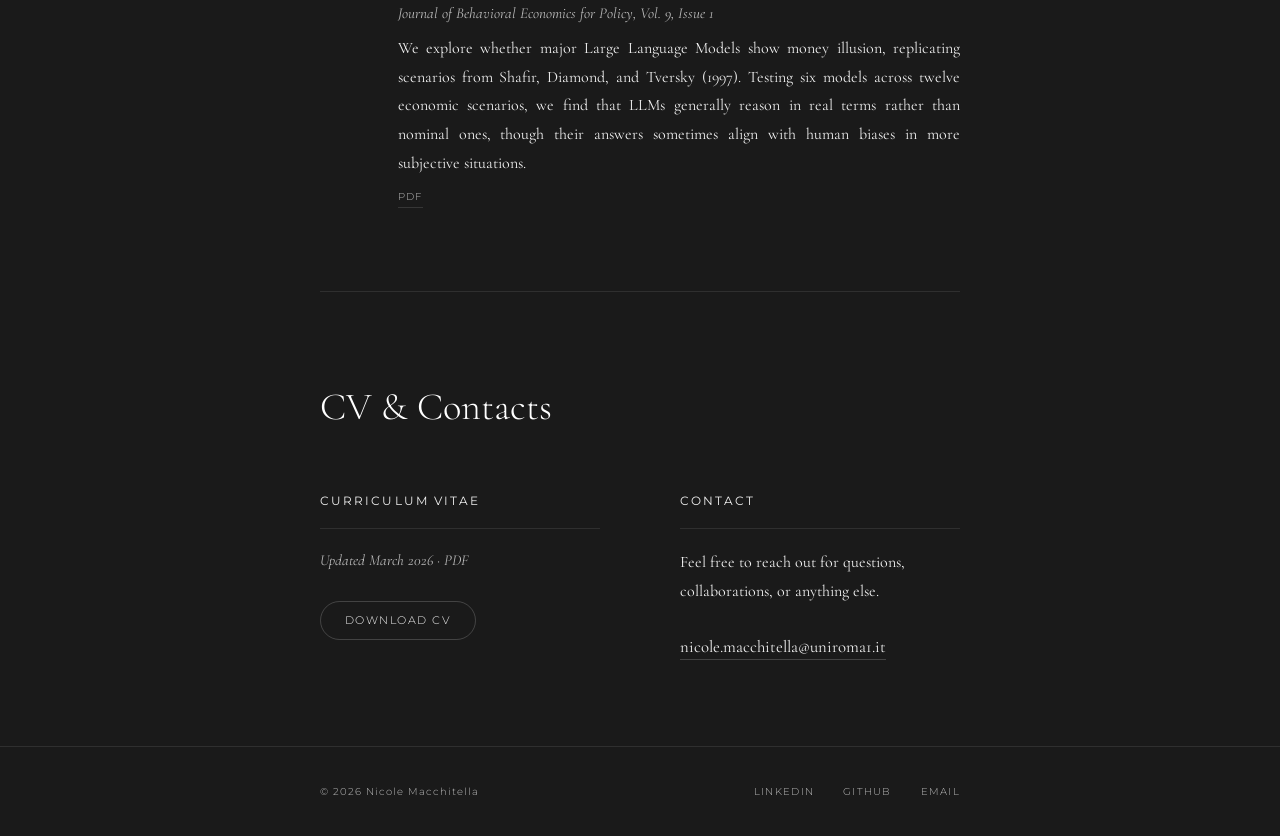
==== commit 66c360af: "Update index.html" ====
--- a/index.html
+++ b/index.html
@@ -10,11 +10,11 @@
 
     :root {
       --bg:      #1a1a1a;
+      --border:  rgba(255,255,255,0.09);
+      --border2: rgba(255,255,255,0.18);
+      --white:   #ffffff;
       --dim:     #efefef;
       --muted:   #bbbbbb;
-      --white:   #ffffff;
-      --dim:     #cccccc;
-      --muted:   #888888;
     }
 
     html { scroll-behavior: smooth; }
